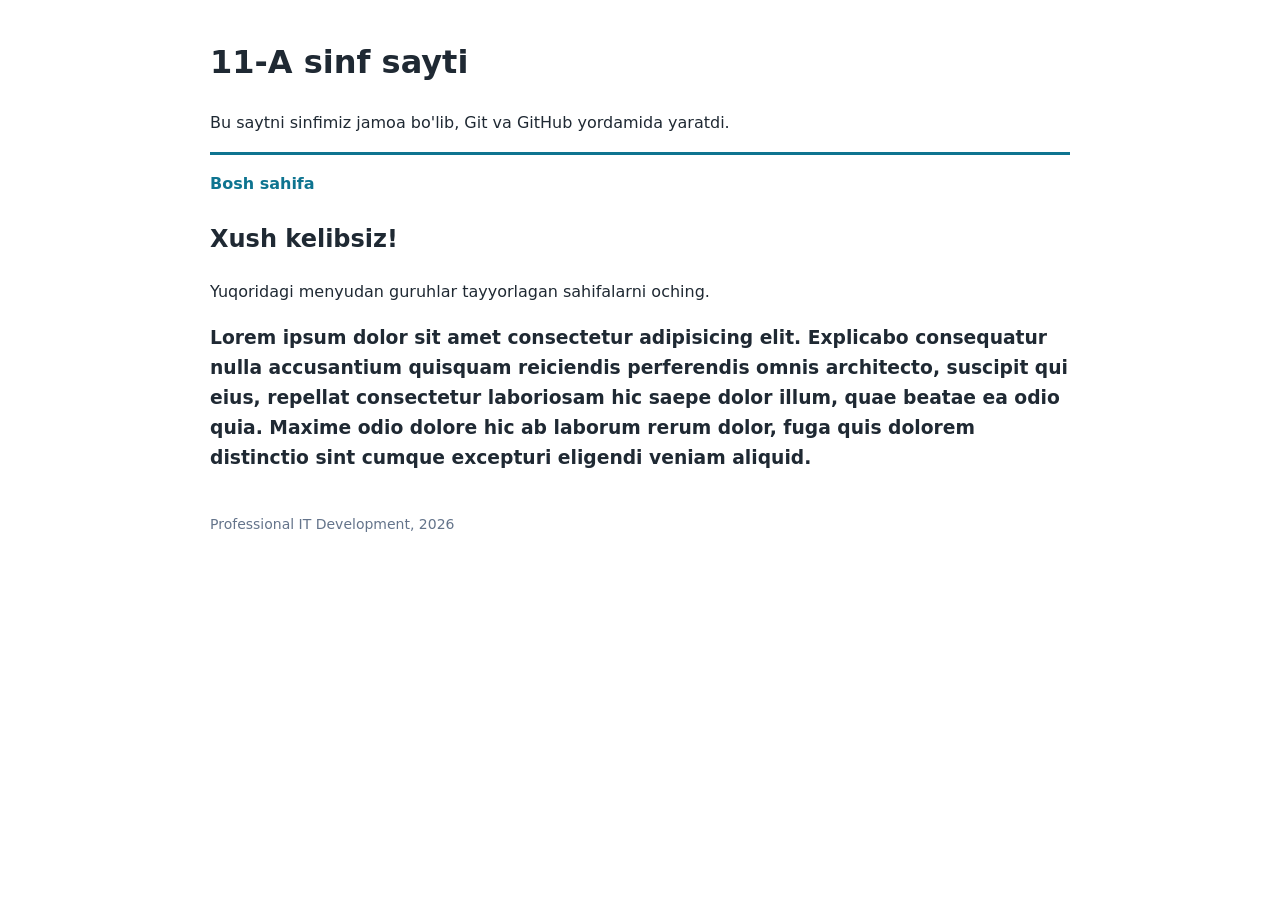
==== index.html @ 6ba7c153 "add h3" ====
<!DOCTYPE html>
<html lang="uz">
<head>
  <meta charset="utf-8">
  <meta name="viewport" content="width=device-width, initial-scale=1">
  <title>11-A sinf sayti</title>
  <link rel="stylesheet" href="css/style.css">
</head>
<body>
  <header>
    <h1>11-A sinf sayti</h1>
    <p>Bu saytni sinfimiz jamoa bo'lib, Git va GitHub yordamida yaratdi.</p>
  </header>

  <nav>
    <a href="index.html">Bosh sahifa</a>
    <!-- MENYU: har guruh shu qatordan keyin o'z sahifasiga havola qo'shadi -->
  </nav>

  <main>
    <h2>Xush kelibsiz!</h2>
    <p>Yuqoridagi menyudan guruhlar tayyorlagan sahifalarni oching.</p>
    <h3>Lorem ipsum dolor sit amet consectetur adipisicing elit. Explicabo consequatur nulla accusantium quisquam reiciendis perferendis omnis architecto, suscipit qui eius, repellat consectetur laboriosam hic saepe dolor illum, quae beatae ea odio quia. Maxime odio dolore hic ab laborum rerum dolor, fuga quis dolorem distinctio sint cumque excepturi eligendi veniam aliquid.
    </h3>
  </main>

  <footer>
    <p>Professional IT Development, 2026</p>
  </footer>
</body>
</html>
---- css/style.css ----
body { font-family: system-ui, sans-serif; max-width: 860px; margin: 0 auto; padding: 16px; line-height: 1.6; color: #1f2933; }
header { border-bottom: 3px solid #0e7490; margin-bottom: 16px; }
nav { display: flex; flex-wrap: wrap; gap: 12px; margin-bottom: 24px; }
nav a { color: #0e7490; font-weight: 600; text-decoration: none; }
nav a:hover { text-decoration: underline; }
footer { margin-top: 40px; color: #64748b; font-size: 14px; }
img { max-width: 100%; }
table { border-collapse: collapse; }
th, td { border: 1px solid #cbd5e1; padding: 6px 10px; }
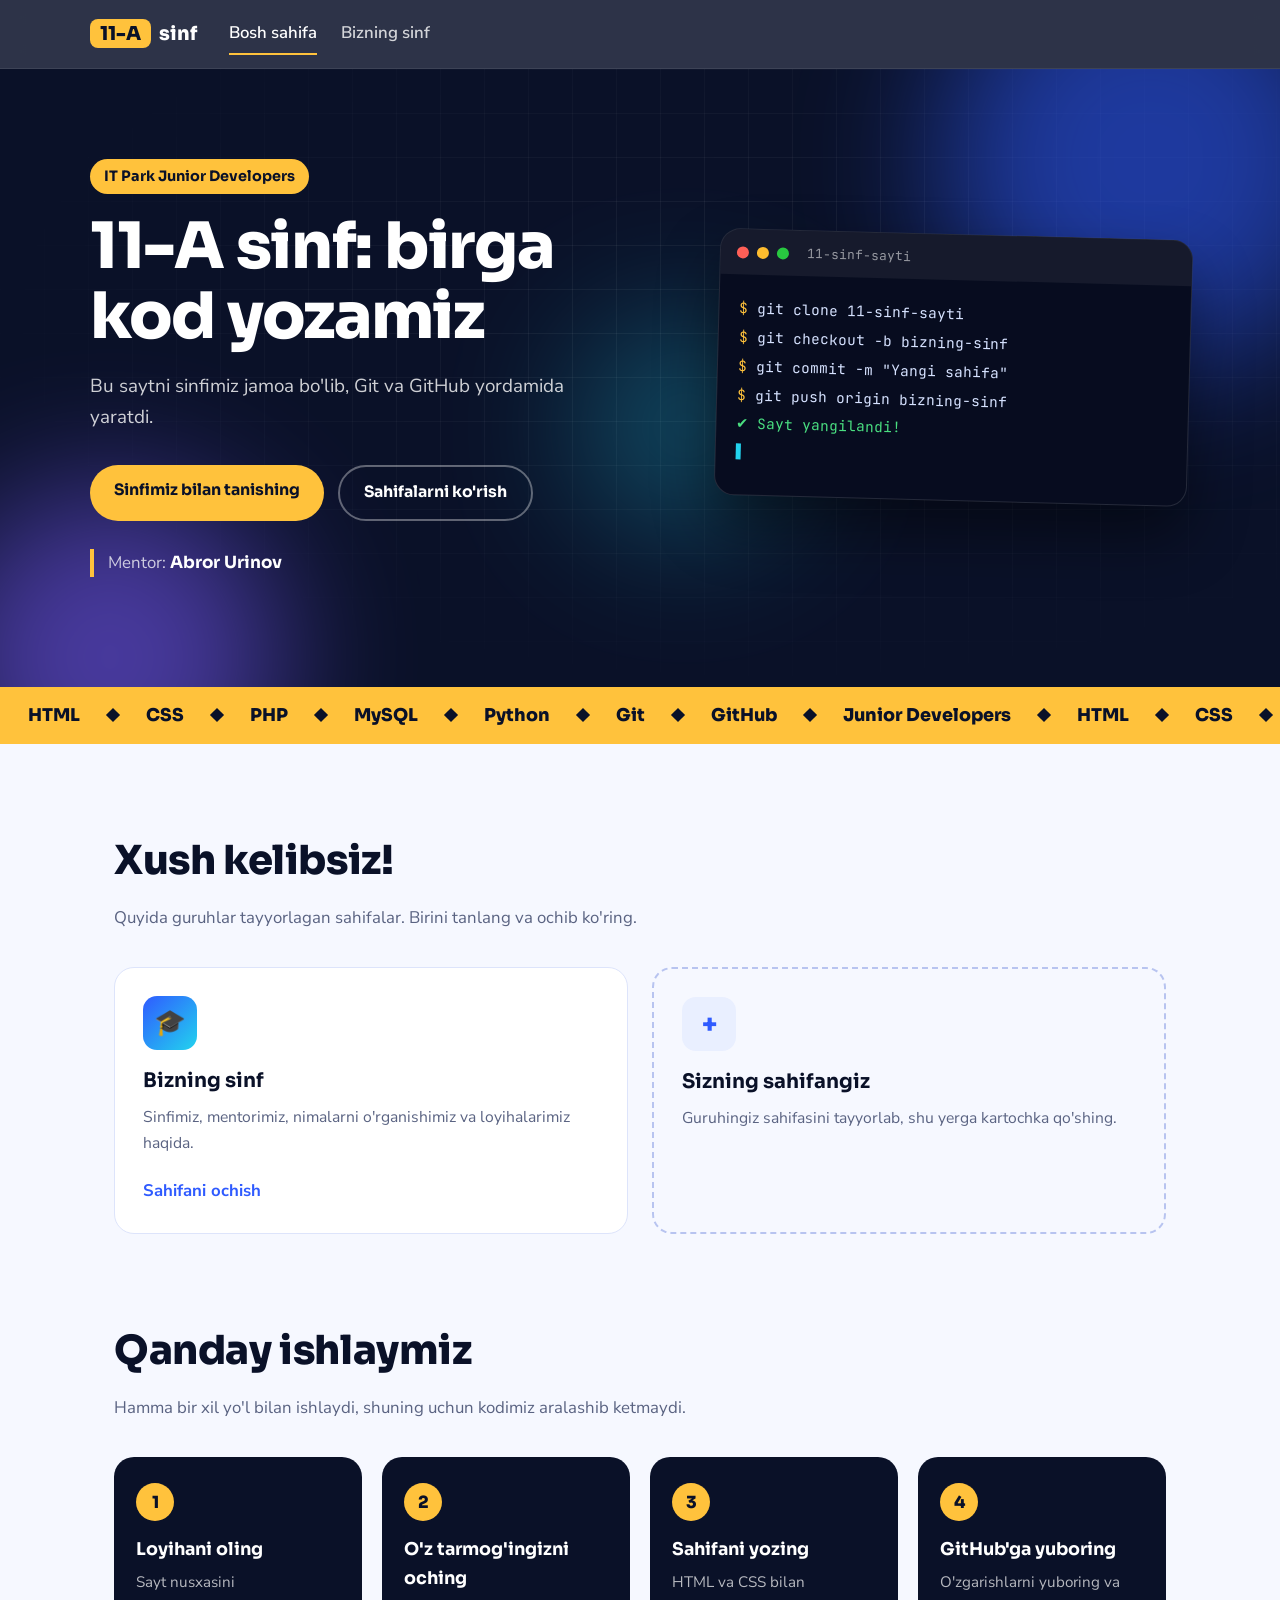
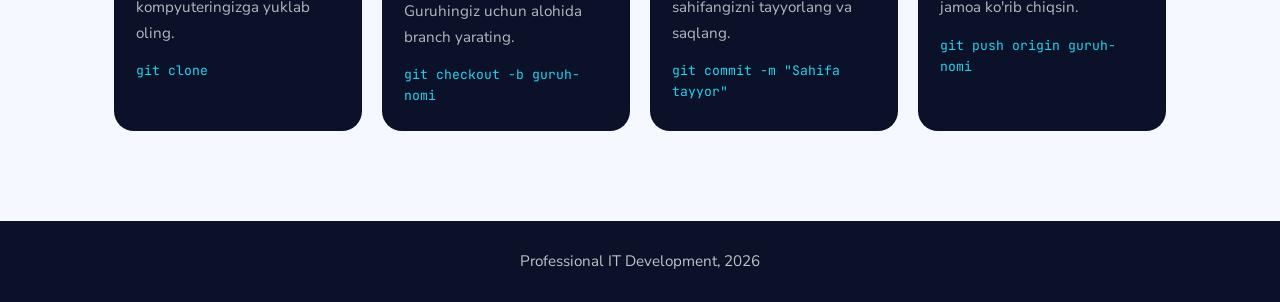
==== commit b570495d: "Index page change" ====
--- a/index.html
+++ b/index.html
@@ -7,25 +7,118 @@
   <link rel="stylesheet" href="css/style.css">
 </head>
 <body>
-  <header>
-    <h1>11-A sinf sayti</h1>
-    <p>Bu saytni sinfimiz jamoa bo'lib, Git va GitHub yordamida yaratdi.</p>
-  </header>
 
-  <nav>
-    <a href="index.html">Bosh sahifa</a>
+  <nav class="site-nav">
+    <a class="brand" href="index.html"><span>11-A</span> sinf</a>
+    <a href="index.html" aria-current="page">Bosh sahifa</a>
+    <a href="bizning-sinf.html">Bizning sinf</a>
     <!-- MENYU: har guruh shu qatordan keyin o'z sahifasiga havola qo'shadi -->
   </nav>
 
+  <header class="h-hero">
+    <span class="h-blob h-blob--1" aria-hidden="true"></span>
+    <span class="h-blob h-blob--2" aria-hidden="true"></span>
+    <span class="h-blob h-blob--3" aria-hidden="true"></span>
+
+    <div class="h-hero__inner">
+      <div class="h-hero__text">
+        <p class="h-tag">IT Park Junior Developers</p>
+        <h1 class="h-hero__title">11-A sinf: birga kod yozamiz</h1>
+        <p class="h-hero__lead">Bu saytni sinfimiz jamoa bo'lib, Git va GitHub yordamida yaratdi.</p>
+        <div class="h-actions">
+          <a class="h-btn h-btn--main" href="bizning-sinf.html">Sinfimiz bilan tanishing</a>
+          <a class="h-btn h-btn--ghost" href="#sahifalar">Sahifalarni ko'rish</a>
+        </div>
+        <p class="h-mentor">Mentor: <strong>Abror Urinov</strong></p>
+      </div>
+
+      <div class="term" role="img" aria-label="Git buyruqlari yozilayotgan terminal oynasi">
+        <div class="term__bar">
+          <span class="term__dot term__dot--r"></span>
+          <span class="term__dot term__dot--y"></span>
+          <span class="term__dot term__dot--g"></span>
+          <span class="term__title">11-sinf-sayti</span>
+        </div>
+        <div class="term__body">
+          <span class="term__line" style="--n:25; --d:0.6s"><span class="term__p">$</span> git clone 11-sinf-sayti</span>
+          <span class="term__line" style="--n:30; --d:2.2s"><span class="term__p">$</span> git checkout -b bizning-sinf</span>
+          <span class="term__line" style="--n:30; --d:3.9s"><span class="term__p">$</span> git commit -m "Yangi sahifa"</span>
+          <span class="term__line" style="--n:30; --d:5.6s"><span class="term__p">$</span> git push origin bizning-sinf</span>
+          <span class="term__line term__line--ok" style="--n:18; --d:7.4s">✔ Sayt yangilandi!</span>
+          <span class="term__cursor"></span>
+        </div>
+      </div>
+    </div>
+  </header>
+
+  <div class="h-marquee" aria-hidden="true">
+    <div class="h-marquee__track">
+      <div class="h-marquee__group">
+        <span>HTML</span><span>CSS</span><span>PHP</span><span>MySQL</span><span>Python</span><span>Git</span><span>GitHub</span><span>Junior Developers</span>
+      </div>
+      <div class="h-marquee__group">
+        <span>HTML</span><span>CSS</span><span>PHP</span><span>MySQL</span><span>Python</span><span>Git</span><span>GitHub</span><span>Junior Developers</span>
+      </div>
+    </div>
+  </div>
+
   <main>
-    <h2>Xush kelibsiz!</h2>
-    <p>Yuqoridagi menyudan guruhlar tayyorlagan sahifalarni oching.</p>
-    <h3>Lorem ipsum dolor sit amet consectetur adipisicing elit. Explicabo consequatur nulla accusantium quisquam reiciendis perferendis omnis architecto, suscipit qui eius, repellat consectetur laboriosam hic saepe dolor illum, quae beatae ea odio quia. Maxime odio dolore hic ab laborum rerum dolor, fuga quis dolorem distinctio sint cumque excepturi eligendi veniam aliquid.
-    </h3>
+
+    <section class="h-section" id="sahifalar">
+      <h2 class="h-title">Xush kelibsiz!</h2>
+      <p class="h-sub">Quyida guruhlar tayyorlagan sahifalar. Birini tanlang va ochib ko'ring.</p>
+
+      <div class="h-pages">
+        <a class="h-page" href="bizning-sinf.html">
+          <span class="h-page__icon" aria-hidden="true">🎓</span>
+          <h3>Bizning sinf</h3>
+          <p>Sinfimiz, mentorimiz, nimalarni o'rganishimiz va loyihalarimiz haqida.</p>
+          <span class="h-page__go">Sahifani ochish</span>
+        </a>
+
+        <!-- SAHIFALAR: har guruh shu qatordan keyin o'z kartochkasini qo'shadi (yuqoridagi kartochkadan nusxa oling) -->
+
+        <div class="h-page h-page--empty">
+          <span class="h-page__icon h-page__icon--empty" aria-hidden="true">+</span>
+          <h3>Sizning sahifangiz</h3>
+          <p>Guruhingiz sahifasini tayyorlab, shu yerga kartochka qo'shing.</p>
+        </div>
+      </div>
+    </section>
+
+    <section class="h-section">
+      <h2 class="h-title">Qanday ishlaymiz</h2>
+      <p class="h-sub">Hamma bir xil yo'l bilan ishlaydi, shuning uchun kodimiz aralashib ketmaydi.</p>
+
+      <ol class="h-steps">
+        <li class="h-step">
+          <h3>Loyihani oling</h3>
+          <p>Sayt nusxasini kompyuteringizga yuklab oling.</p>
+          <code>git clone</code>
+        </li>
+        <li class="h-step">
+          <h3>O'z tarmog'ingizni oching</h3>
+          <p>Guruhingiz uchun alohida branch yarating.</p>
+          <code>git checkout -b guruh-nomi</code>
+        </li>
+        <li class="h-step">
+          <h3>Sahifani yozing</h3>
+          <p>HTML va CSS bilan sahifangizni tayyorlang va saqlang.</p>
+          <code>git commit -m "Sahifa tayyor"</code>
+        </li>
+        <li class="h-step">
+          <h3>GitHub'ga yuboring</h3>
+          <p>O'zgarishlarni yuboring va jamoa ko'rib chiqsin.</p>
+          <code>git push origin guruh-nomi</code>
+        </li>
+      </ol>
+    </section>
+
   </main>
 
-  <footer>
+  <footer class="site-footer">
     <p>Professional IT Development, 2026</p>
   </footer>
+
 </body>
-</html>
+</html>
--- a/css/style.css
+++ b/css/style.css
@@ -1,9 +1,517 @@
-body { font-family: system-ui, sans-serif; max-width: 860px; margin: 0 auto; padding: 16px; line-height: 1.6; color: #1f2933; }
-header { border-bottom: 3px solid #0e7490; margin-bottom: 16px; }
-nav { display: flex; flex-wrap: wrap; gap: 12px; margin-bottom: 24px; }
-nav a { color: #0e7490; font-weight: 600; text-decoration: none; }
-nav a:hover { text-decoration: underline; }
-footer { margin-top: 40px; color: #64748b; font-size: 14px; }
-img { max-width: 100%; }
+/* ==========================================================
+   css/style.css  (umumiy uslublar + bosh sahifa)
+   Barcha sahifalar shu faylni ulaydi: ranglar, menyu va footer
+   shu yerda. Bosh sahifaga oid klasslar "h-" bilan boshlanadi.
+   ========================================================== */
+
+@import url("https://fonts.googleapis.com/css2?family=JetBrains+Mono:wght@500&family=Nunito+Sans:wght@400;600;700&family=Sora:wght@500;700;800&display=swap");
+
+/* ---------- Ranglar va shriftlar ---------- */
+:root {
+  --ink: #0a1128;
+  --blue: #2f5bff;
+  --cyan: #22d3ee;
+  --violet: #7c5cff;
+  --sun: #ffc23c;
+  --sky: #e9efff;
+  --paper: #f6f8ff;
+  --white: #ffffff;
+  --text: #1b2340;
+  --muted: #5a6382;
+  --line: #dde4fb;
+
+  --font-head: "Sora", "Segoe UI", sans-serif;
+  --font-body: "Nunito Sans", "Segoe UI", system-ui, sans-serif;
+  --font-mono: "JetBrains Mono", ui-monospace, Consolas, monospace;
+
+  --radius-lg: 20px;
+  --radius-sm: 10px;
+  --page-width: 1100px;
+}
+
+/* ---------- Asosiy ---------- */
+*,
+*::before,
+*::after {
+  box-sizing: border-box;
+}
+
+html {
+  scroll-behavior: smooth;
+}
+
+body {
+  margin: 0;
+  font-family: var(--font-body);
+  font-size: 1.05rem;
+  line-height: 1.65;
+  color: var(--text);
+  background: var(--paper);
+}
+
+img { display: block; max-width: 100%; }
 table { border-collapse: collapse; }
 th, td { border: 1px solid #cbd5e1; padding: 6px 10px; }
+
+:focus-visible {
+  outline: 3px solid var(--sun);
+  outline-offset: 3px;
+}
+
+/* ---------- Menyu (hamma sahifada) ---------- */
+.site-nav {
+  position: sticky;
+  top: 0;
+  z-index: 50;
+  display: flex;
+  flex-wrap: wrap;
+  align-items: center;
+  gap: 4px 24px;
+  padding: 12px max(24px, calc((100% - var(--page-width)) / 2));
+  background: rgba(10, 17, 40, 0.85);
+  backdrop-filter: blur(12px);
+  -webkit-backdrop-filter: blur(12px);
+  border-bottom: 1px solid rgba(255, 255, 255, 0.08);
+}
+
+.site-nav a {
+  padding: 6px 0;
+  color: rgba(255, 255, 255, 0.8);
+  font-weight: 600;
+  text-decoration: none;
+  border-bottom: 2px solid transparent;
+  transition: color 0.2s ease, border-color 0.2s ease;
+}
+
+.site-nav a:hover {
+  color: var(--white);
+  border-color: var(--cyan);
+}
+
+.site-nav a[aria-current="page"] {
+  color: var(--white);
+  border-color: var(--sun);
+}
+
+.site-nav .brand {
+  margin-right: 8px;
+  font-family: var(--font-head);
+  font-weight: 800;
+  font-size: 1.2rem;
+  color: var(--white);
+  border-bottom: 0;
+}
+
+.site-nav .brand span {
+  padding: 2px 10px;
+  margin-right: 4px;
+  color: var(--ink);
+  background: var(--sun);
+  border-radius: 8px;
+}
+
+/* ---------- Footer (hamma sahifada) ---------- */
+.site-footer {
+  margin-top: 90px;
+  padding: 28px 24px;
+  text-align: center;
+  font-size: 0.95rem;
+  color: rgba(255, 255, 255, 0.75);
+  background: var(--ink);
+}
+
+.site-footer p { margin: 0; }
+
+/* ==========================================================
+   BOSH SAHIFA
+   ========================================================== */
+
+/* ---------- Hero ---------- */
+.h-hero {
+  position: relative;
+  isolation: isolate;
+  overflow: hidden;
+  padding: 90px 24px 110px;
+  color: var(--white);
+  background: var(--ink);
+}
+
+.h-hero::before {
+  content: "";
+  position: absolute;
+  inset: 0;
+  z-index: -1;
+  background-image:
+    linear-gradient(rgba(255, 255, 255, 0.05) 1px, transparent 1px),
+    linear-gradient(90deg, rgba(255, 255, 255, 0.05) 1px, transparent 1px);
+  background-size: 44px 44px;
+  -webkit-mask-image: radial-gradient(ellipse at 60% 40%, #000 20%, transparent 75%);
+  mask-image: radial-gradient(ellipse at 60% 40%, #000 20%, transparent 75%);
+}
+
+.h-blob {
+  position: absolute;
+  z-index: -1;
+  border-radius: 50%;
+  filter: blur(70px);
+  opacity: 0.55;
+  animation: drift 14s ease-in-out infinite alternate;
+}
+
+.h-blob--1 { width: 420px; height: 420px; top: -120px; right: -80px; background: var(--blue); }
+.h-blob--2 { width: 340px; height: 340px; bottom: -140px; left: -60px; background: var(--violet); animation-delay: -5s; }
+.h-blob--3 { width: 220px; height: 220px; top: 40%; left: 45%; background: var(--cyan); opacity: 0.3; animation-delay: -9s; }
+
+@keyframes drift {
+  to { transform: translate(40px, 30px) scale(1.15); }
+}
+
+.h-hero__inner {
+  display: grid;
+  grid-template-columns: 1.1fr 0.9fr;
+  gap: 48px;
+  align-items: center;
+  max-width: var(--page-width);
+  margin: 0 auto;
+}
+
+.h-tag {
+  display: inline-block;
+  margin: 0 0 18px;
+  padding: 6px 14px;
+  font-family: var(--font-head);
+  font-weight: 700;
+  font-size: 0.9rem;
+  color: var(--ink);
+  background: var(--sun);
+  border-radius: 999px;
+}
+
+.h-hero__title {
+  margin: 0 0 20px;
+  font-family: var(--font-head);
+  font-weight: 800;
+  font-size: clamp(2.2rem, 5.5vw, 4rem);
+  line-height: 1.08;
+  letter-spacing: -0.02em;
+}
+
+.h-hero__lead {
+  max-width: 46ch;
+  margin: 0 0 32px;
+  font-size: 1.18rem;
+  color: rgba(255, 255, 255, 0.8);
+}
+
+.h-actions {
+  display: flex;
+  flex-wrap: wrap;
+  gap: 14px;
+}
+
+.h-btn {
+  display: inline-block;
+  padding: 13px 24px;
+  font-family: var(--font-head);
+  font-weight: 700;
+  font-size: 0.98rem;
+  text-decoration: none;
+  border-radius: 999px;
+  transition: transform 0.2s ease, background 0.2s ease, border-color 0.2s ease;
+}
+
+.h-btn:hover { transform: translateY(-3px); }
+
+.h-btn--main {
+  color: var(--ink);
+  background: var(--sun);
+}
+
+.h-btn--main:hover { background: #ffd067; }
+
+.h-btn--ghost {
+  color: var(--white);
+  border: 2px solid rgba(255, 255, 255, 0.35);
+}
+
+.h-btn--ghost:hover { border-color: var(--cyan); }
+
+.h-mentor {
+  margin: 28px 0 0;
+  padding-left: 14px;
+  border-left: 4px solid var(--sun);
+  color: rgba(255, 255, 255, 0.75);
+}
+
+.h-mentor strong {
+  color: var(--white);
+  font-family: var(--font-head);
+}
+
+/* ---------- Terminal oynasi ---------- */
+.term {
+  overflow: hidden;
+  font-family: var(--font-mono);
+  font-size: 0.9rem;
+  background: #070c1f;
+  border: 1px solid rgba(255, 255, 255, 0.12);
+  border-radius: var(--radius-lg);
+  box-shadow: 0 30px 60px rgba(0, 0, 0, 0.45);
+  transform: rotate(1.5deg);
+}
+
+.term__bar {
+  display: flex;
+  align-items: center;
+  gap: 8px;
+  padding: 12px 16px;
+  background: rgba(255, 255, 255, 0.06);
+}
+
+.term__dot { width: 12px; height: 12px; border-radius: 50%; }
+.term__dot--r { background: #ff5f57; }
+.term__dot--y { background: #febc2e; }
+.term__dot--g { background: #28c840; }
+
+.term__title {
+  margin-left: 10px;
+  font-size: 0.8rem;
+  color: rgba(255, 255, 255, 0.55);
+}
+
+.term__body {
+  min-height: 220px;
+  padding: 20px 20px 24px;
+}
+
+.term__line {
+  display: block;
+  width: 0;
+  overflow: hidden;
+  white-space: nowrap;
+  color: #d6e2ff;
+  line-height: 2;
+  animation: type 1.3s steps(var(--n)) forwards;
+  animation-delay: var(--d);
+}
+
+.term__p { color: var(--sun); }
+.term__line--ok { color: #4ade80; }
+
+@keyframes type {
+  from { width: 0; }
+  to { width: calc(var(--n) * 1ch); }
+}
+
+.term__cursor {
+  display: inline-block;
+  width: 0.6ch;
+  height: 1.1em;
+  vertical-align: text-bottom;
+  background: var(--cyan);
+  animation: blink 1s steps(1) infinite;
+}
+
+@keyframes blink {
+  50% { opacity: 0; }
+}
+
+/* ---------- Yugurma qator ---------- */
+.h-marquee {
+  overflow: hidden;
+  color: var(--ink);
+  background: var(--sun);
+}
+
+.h-marquee__track {
+  display: flex;
+  width: max-content;
+  animation: scroll 30s linear infinite;
+}
+
+.h-marquee:hover .h-marquee__track { animation-play-state: paused; }
+
+.h-marquee__group { display: flex; }
+
+.h-marquee__group span {
+  display: flex;
+  align-items: center;
+  gap: 28px;
+  padding: 14px 0 14px 28px;
+  font-family: var(--font-head);
+  font-weight: 800;
+  font-size: 1.1rem;
+  white-space: nowrap;
+}
+
+.h-marquee__group span::after {
+  content: "";
+  width: 10px;
+  height: 10px;
+  background: var(--ink);
+  transform: rotate(45deg);
+}
+
+@keyframes scroll {
+  to { transform: translateX(-50%); }
+}
+
+/* ---------- Bo'limlar ---------- */
+.h-section {
+  max-width: var(--page-width);
+  margin: 0 auto;
+  padding: 84px 24px 0;
+}
+
+.h-title {
+  margin: 0 0 10px;
+  font-family: var(--font-head);
+  font-weight: 800;
+  font-size: clamp(1.7rem, 3.4vw, 2.5rem);
+  letter-spacing: -0.01em;
+  color: var(--ink);
+}
+
+.h-sub {
+  max-width: 60ch;
+  margin: 0 0 36px;
+  color: var(--muted);
+}
+
+/* ---------- Sahifa kartochkalari ---------- */
+.h-pages {
+  display: grid;
+  grid-template-columns: repeat(auto-fit, minmax(260px, 1fr));
+  gap: 24px;
+}
+
+.h-page {
+  display: flex;
+  flex-direction: column;
+  gap: 8px;
+  padding: 28px;
+  color: inherit;
+  text-decoration: none;
+  background: var(--white);
+  border: 1px solid var(--line);
+  border-radius: var(--radius-lg);
+  transition: transform 0.2s ease, border-color 0.2s ease, box-shadow 0.2s ease;
+}
+
+a.h-page:hover {
+  transform: translateY(-6px);
+  border-color: var(--blue);
+  box-shadow: 0 20px 40px rgba(47, 91, 255, 0.16);
+}
+
+.h-page__icon {
+  display: grid;
+  place-items: center;
+  width: 54px;
+  height: 54px;
+  margin-bottom: 6px;
+  font-size: 1.6rem;
+  background: linear-gradient(135deg, var(--blue), var(--cyan));
+  border-radius: 14px;
+}
+
+.h-page h3 {
+  margin: 0;
+  font-family: var(--font-head);
+  font-size: 1.25rem;
+  color: var(--ink);
+}
+
+.h-page p {
+  margin: 0;
+  font-size: 0.98rem;
+  color: var(--muted);
+}
+
+.h-page__go {
+  margin-top: auto;
+  padding-top: 12px;
+  font-weight: 700;
+  color: var(--blue);
+}
+
+.h-page--empty {
+  background: transparent;
+  border: 2px dashed #b8c4f0;
+}
+
+.h-page__icon--empty {
+  color: var(--blue);
+  font-family: var(--font-head);
+  font-weight: 800;
+  background: var(--sky);
+}
+
+/* ---------- Qadamlar ---------- */
+.h-steps {
+  display: grid;
+  grid-template-columns: repeat(auto-fit, minmax(220px, 1fr));
+  gap: 20px;
+  margin: 0;
+  padding: 0;
+  list-style: none;
+  counter-reset: step;
+}
+
+.h-step {
+  padding: 26px 22px 24px;
+  color: var(--white);
+  background: var(--ink);
+  border-radius: var(--radius-lg);
+}
+
+.h-step::before {
+  counter-increment: step;
+  content: counter(step);
+  display: grid;
+  place-items: center;
+  width: 38px;
+  height: 38px;
+  margin-bottom: 14px;
+  font-family: var(--font-head);
+  font-weight: 800;
+  color: var(--ink);
+  background: var(--sun);
+  border-radius: 50%;
+}
+
+.h-step h3 {
+  margin: 0 0 6px;
+  font-family: var(--font-head);
+  font-size: 1.1rem;
+}
+
+.h-step p {
+  margin: 0;
+  font-size: 0.95rem;
+  color: rgba(255, 255, 255, 0.7);
+}
+
+.h-step code {
+  display: block;
+  margin-top: 14px;
+  font-family: var(--font-mono);
+  font-size: 0.82rem;
+  color: var(--cyan);
+  word-break: break-word;
+}
+
+/* ---------- Telefon uchun ---------- */
+@media (max-width: 860px) {
+  .h-hero { padding: 60px 20px 80px; }
+  .h-hero__inner { grid-template-columns: 1fr; gap: 40px; }
+  .term { transform: none; }
+}
+
+@media (prefers-reduced-motion: reduce) {
+  html { scroll-behavior: auto; }
+  .h-blob, .h-marquee__track, .term__cursor { animation: none; }
+  .term__line { width: auto; animation: none; }
+  .h-btn, .h-page { transition: none; }
+  .h-btn:hover, a.h-page:hover { transform: none; }
+}
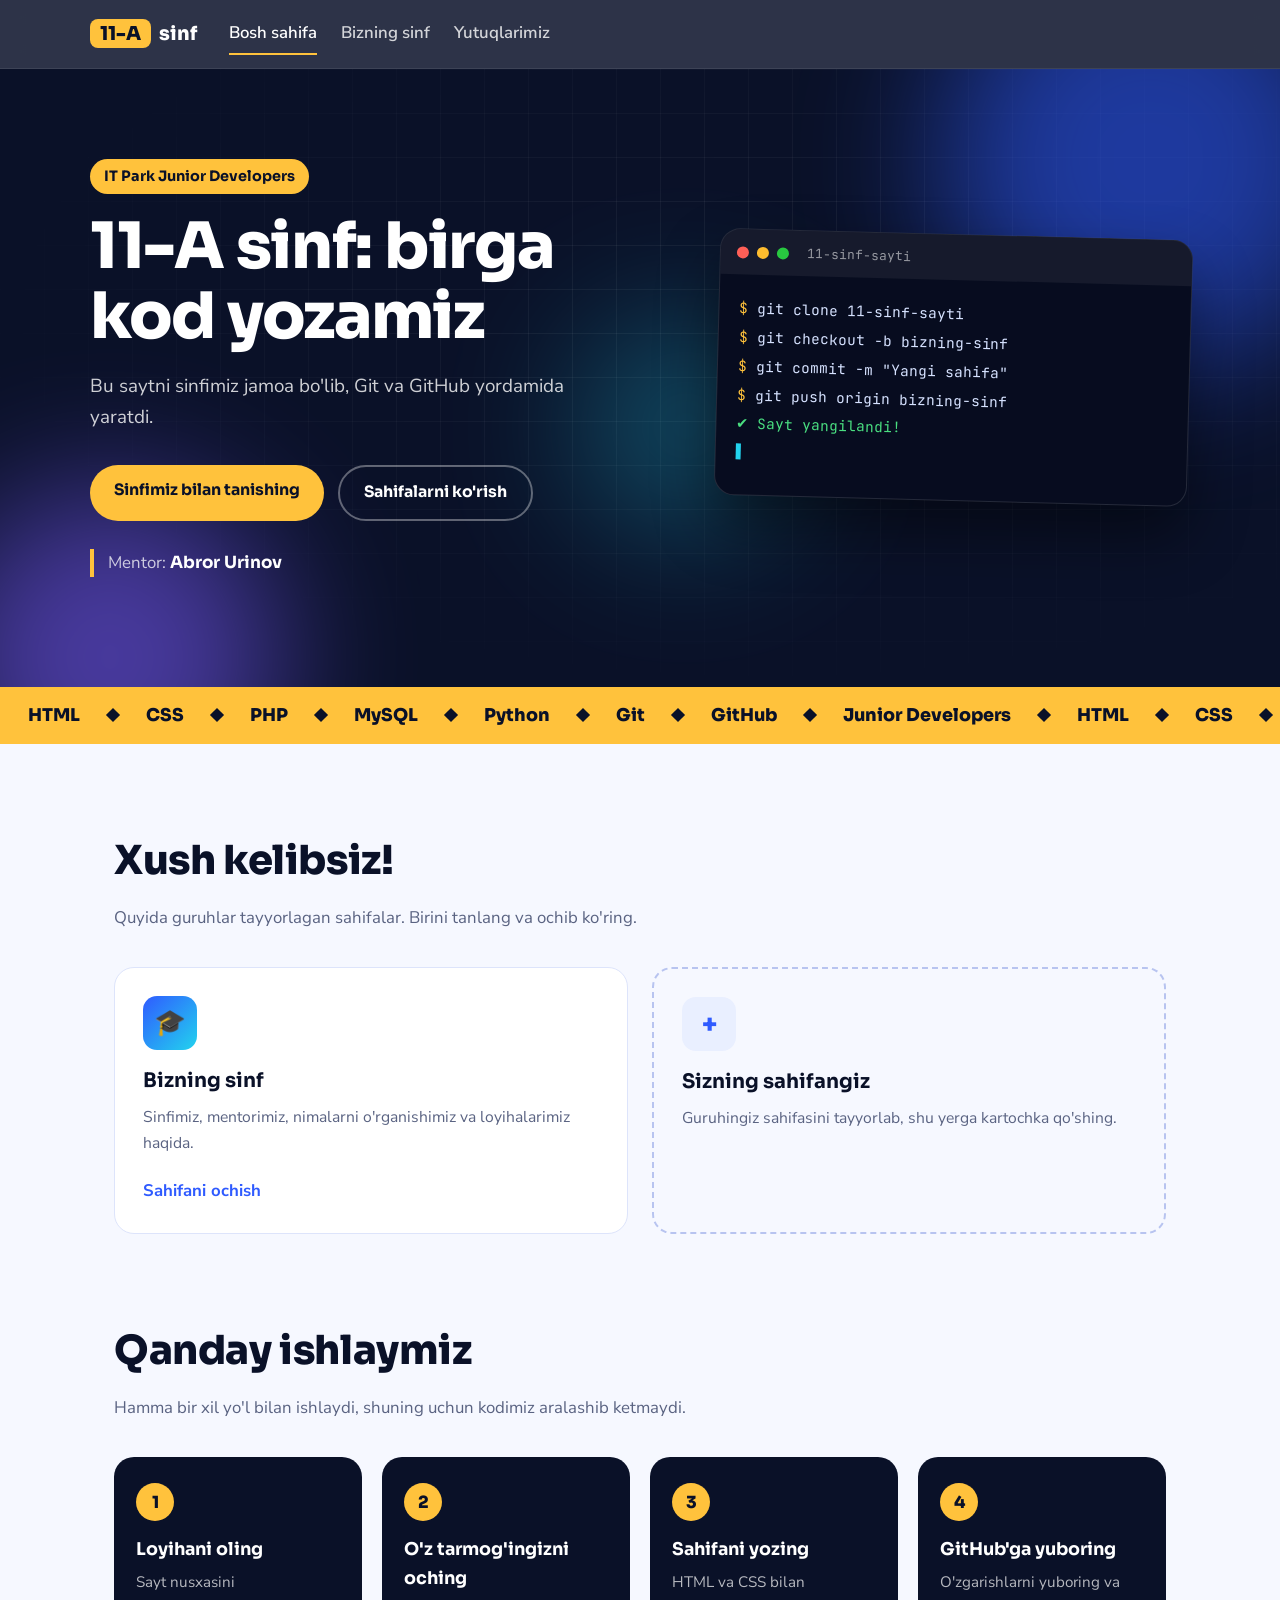
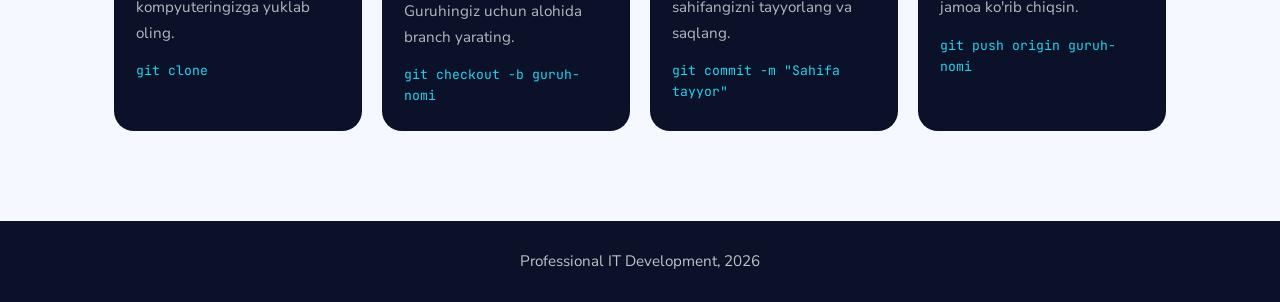
==== commit 3a4f0ce6: "menuga ulash" ====
--- a/index.html
+++ b/index.html
@@ -13,6 +13,7 @@
     <a href="index.html" aria-current="page">Bosh sahifa</a>
     <a href="bizning-sinf.html">Bizning sinf</a>
     <!-- MENYU: har guruh shu qatordan keyin o'z sahifasiga havola qo'shadi -->
+    <a href="pages/yutuqlar.html">Yutuqlarimiz</a>
   </nav>
 
   <header class="h-hero">
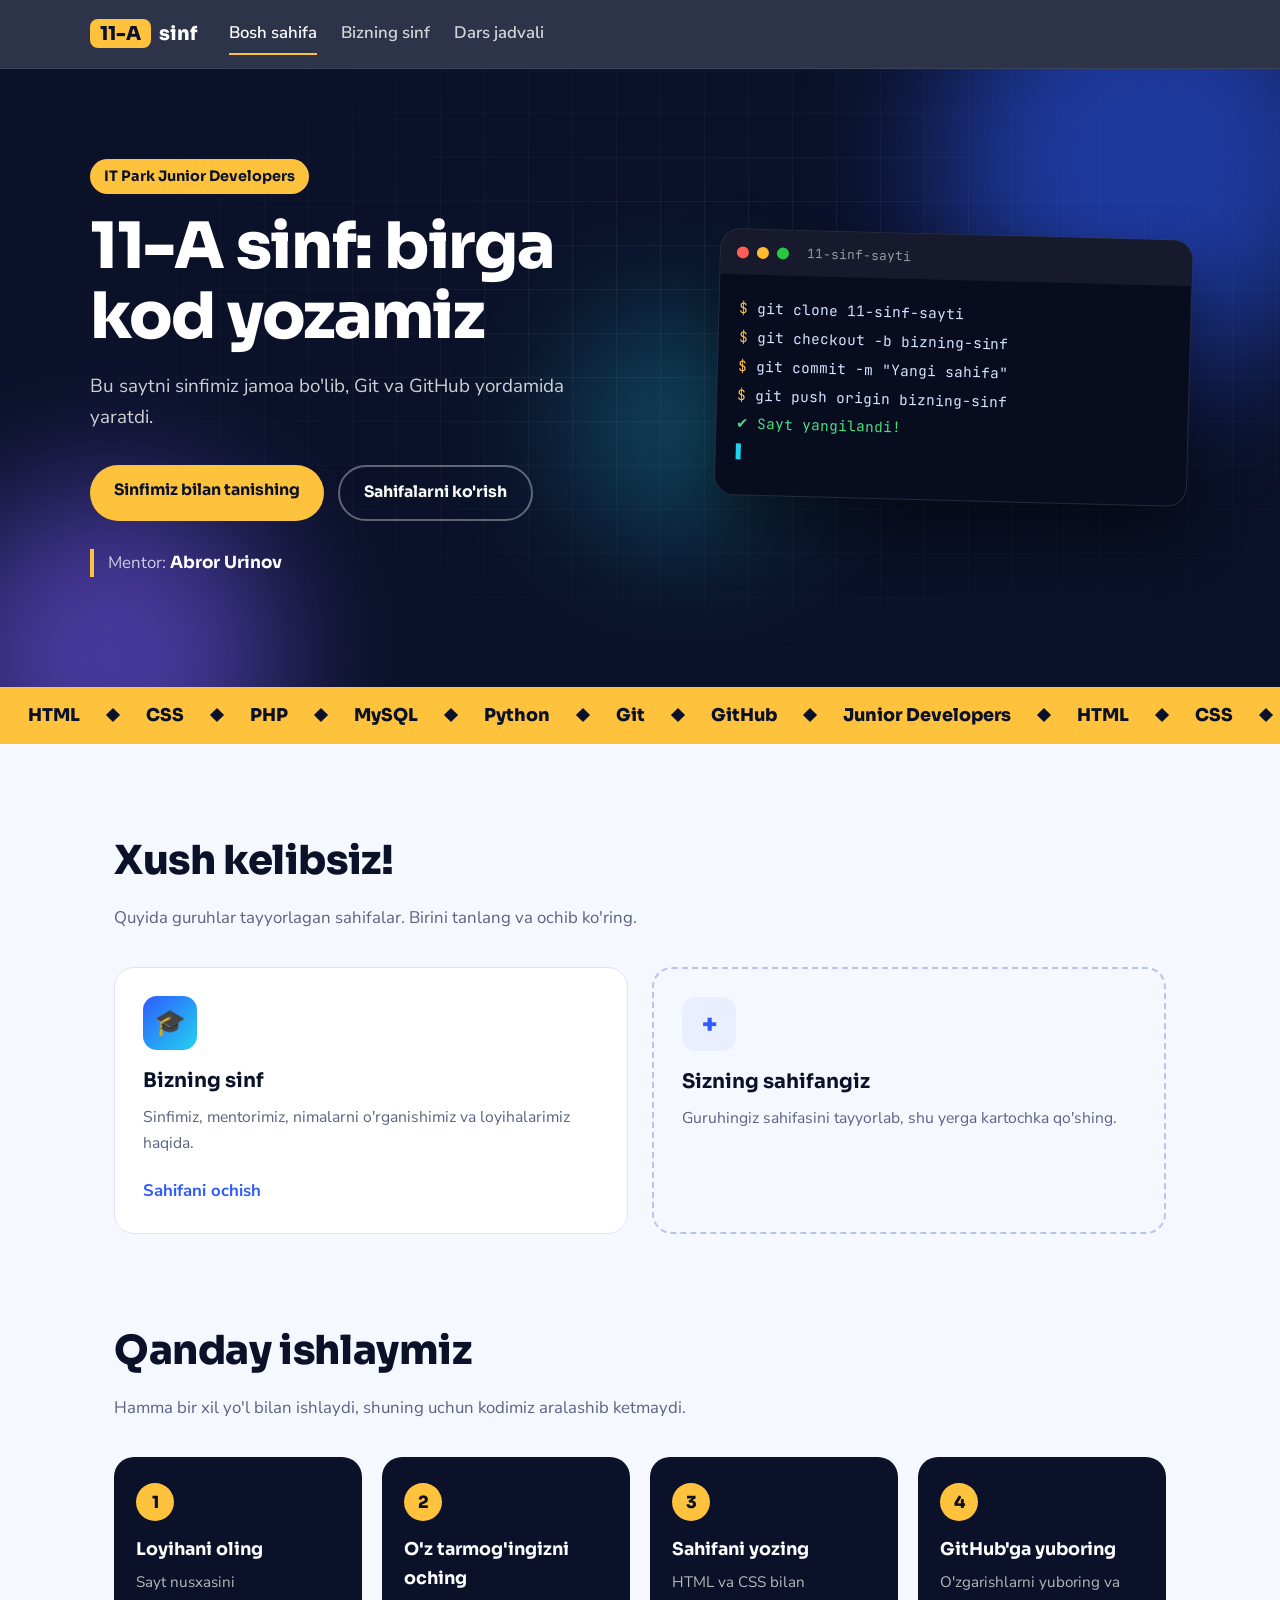
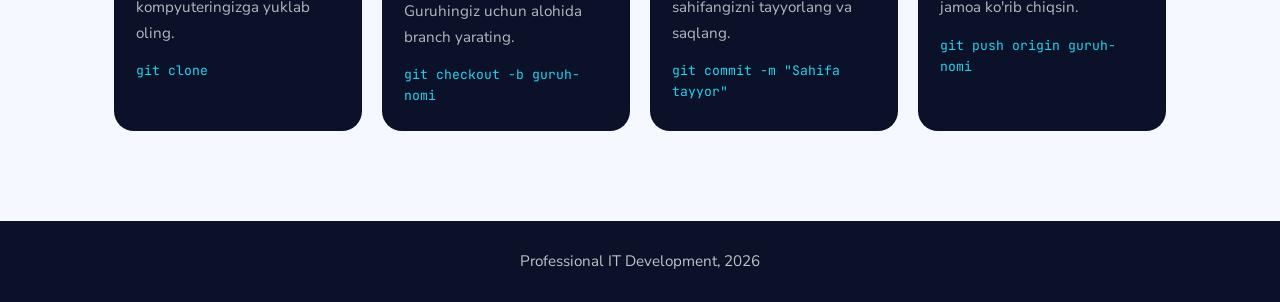
==== commit 29c60804: "button added" ====
--- a/index.html
+++ b/index.html
@@ -12,8 +12,8 @@
     <a class="brand" href="index.html"><span>11-A</span> sinf</a>
     <a href="index.html" aria-current="page">Bosh sahifa</a>
     <a href="bizning-sinf.html">Bizning sinf</a>
+      <a href="pages/dars-jadvali.html">Dars jadvali</a>
     <!-- MENYU: har guruh shu qatordan keyin o'z sahifasiga havola qo'shadi -->
-    <a href="pages/yutuqlar.html">Yutuqlarimiz</a>
   </nav>
 
   <header class="h-hero">
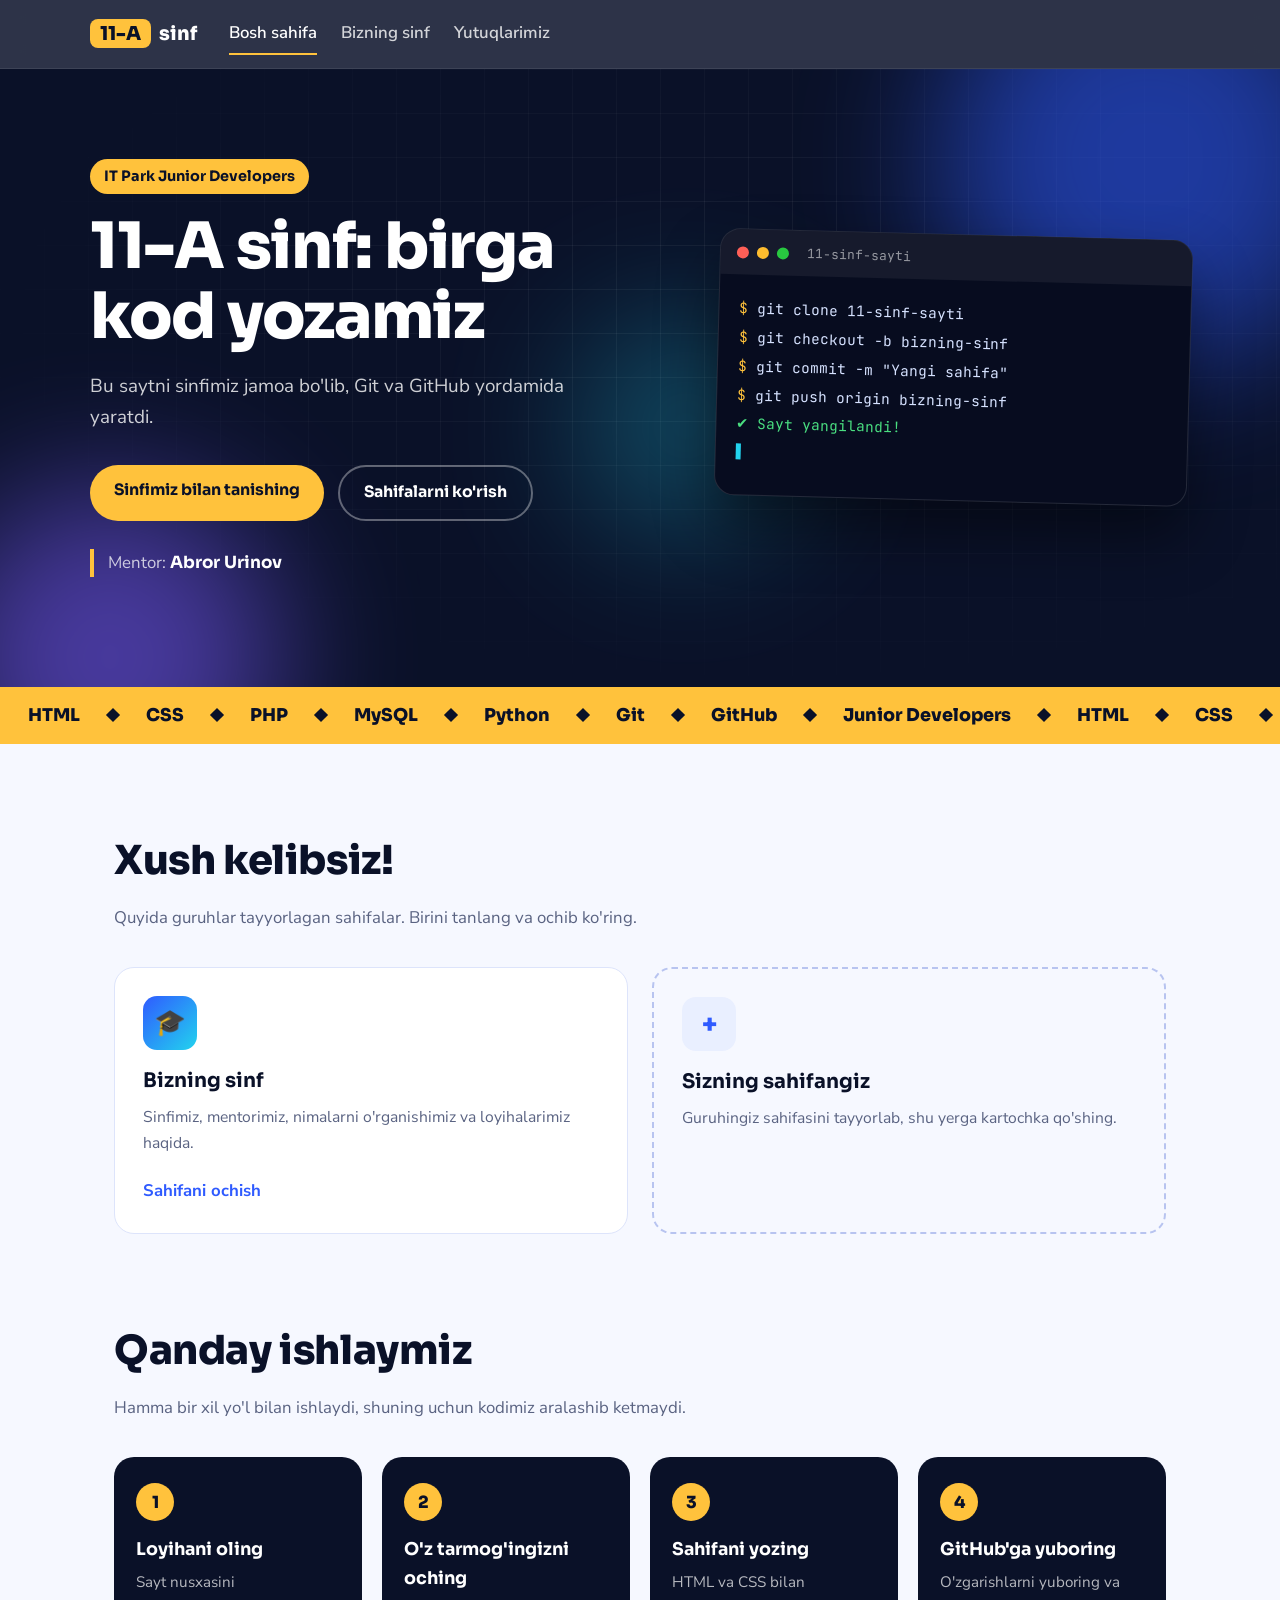
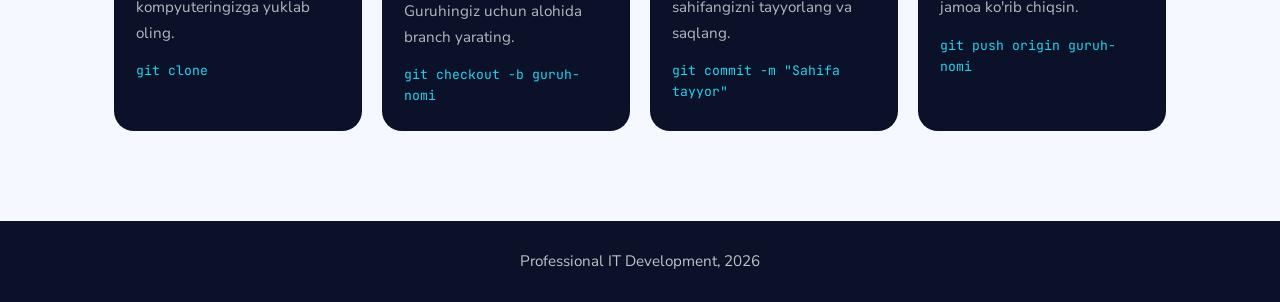
==== commit 45c919ff: "Merge 3a4f0ce604bc4db46f2983bf7b917703257e51d9 into f0f82134beecc037e00c5d3e170571ab5c134680" ====
--- a/index.html
+++ b/index.html
@@ -12,8 +12,8 @@
     <a class="brand" href="index.html"><span>11-A</span> sinf</a>
     <a href="index.html" aria-current="page">Bosh sahifa</a>
     <a href="bizning-sinf.html">Bizning sinf</a>
-      <a href="pages/dars-jadvali.html">Dars jadvali</a>
     <!-- MENYU: har guruh shu qatordan keyin o'z sahifasiga havola qo'shadi -->
+    <a href="pages/yutuqlar.html">Yutuqlarimiz</a>
   </nav>
 
   <header class="h-hero">
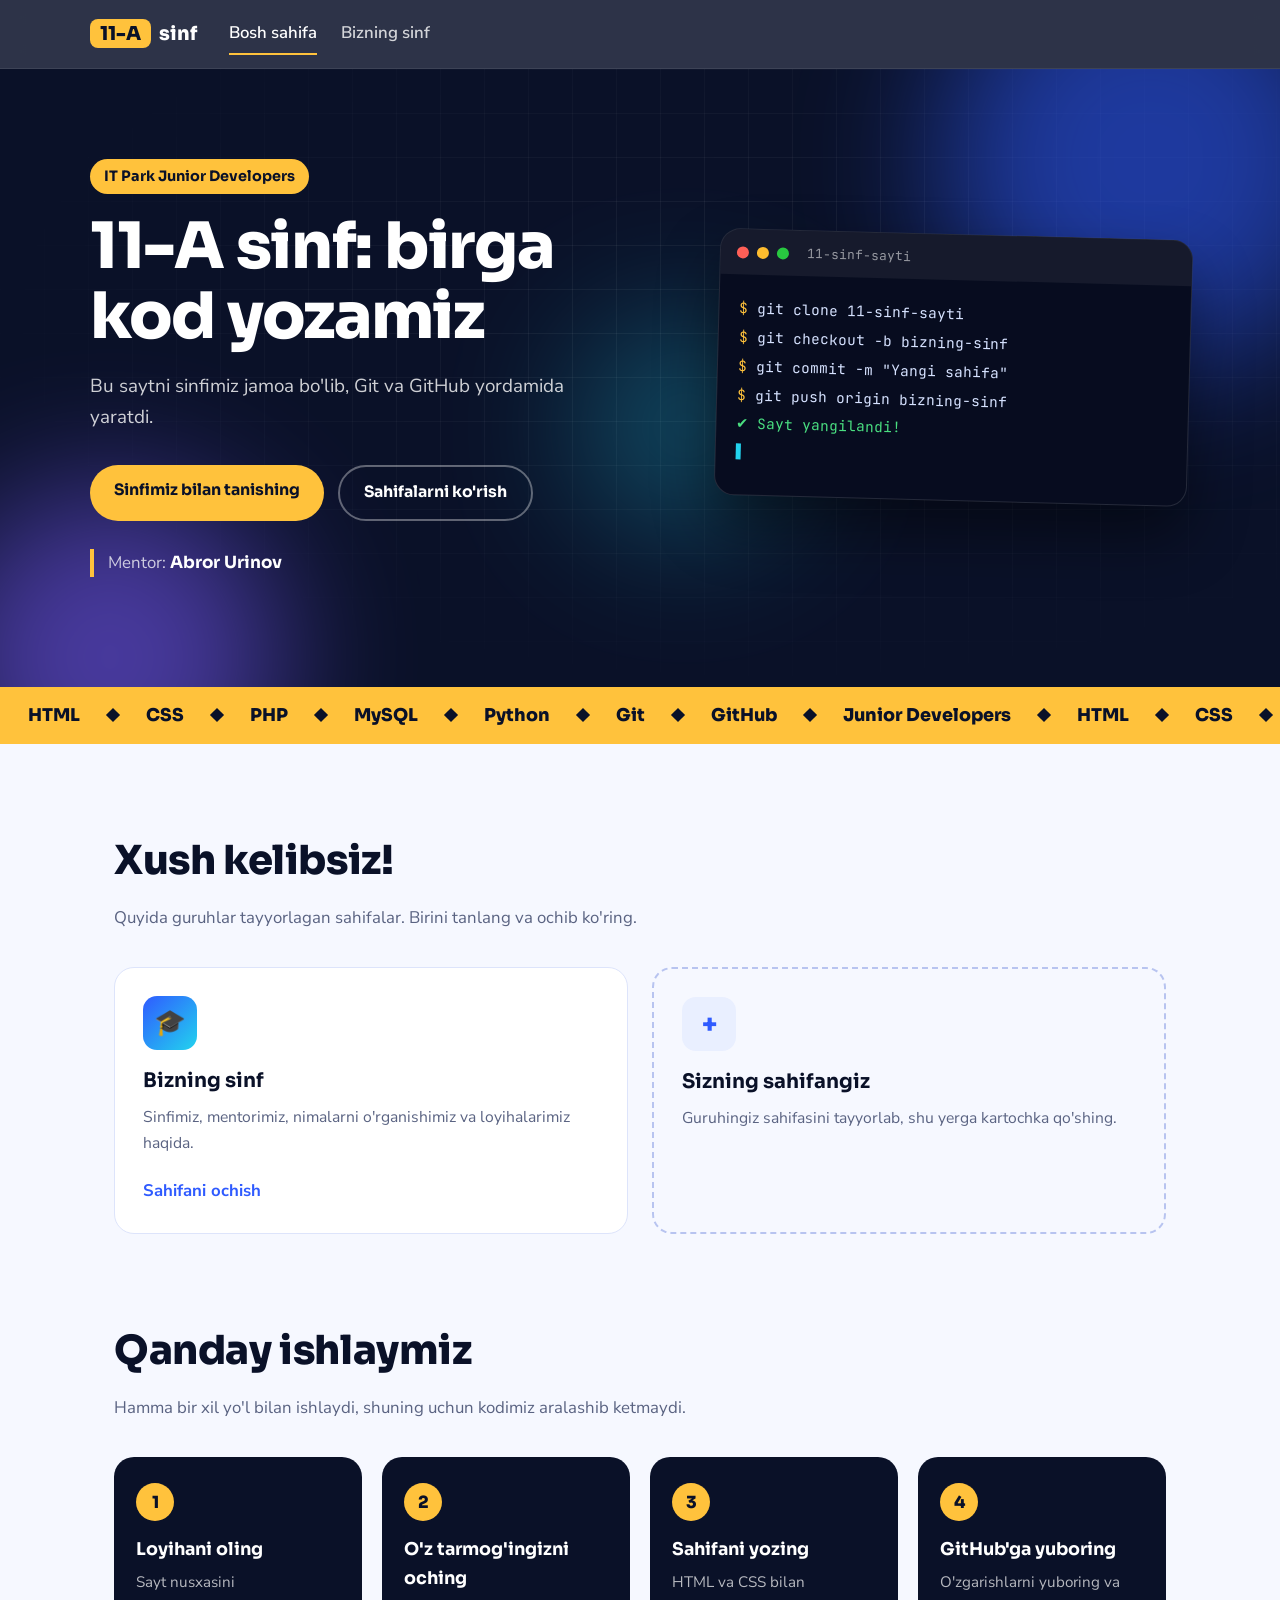
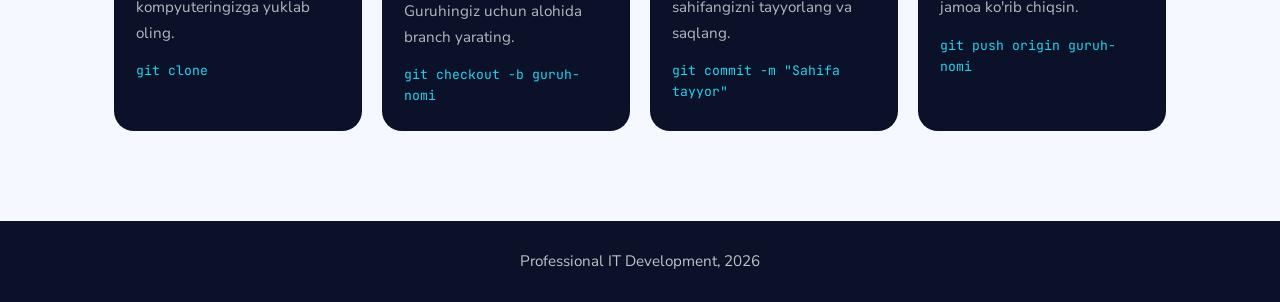
==== commit 49c93a22: "Feature/bizning sinf (#3) * our class  * our class changed with adding bizning sinf page" ====
--- a/index.html
+++ b/index.html
@@ -11,9 +11,8 @@
   <nav class="site-nav">
     <a class="brand" href="index.html"><span>11-A</span> sinf</a>
     <a href="index.html" aria-current="page">Bosh sahifa</a>
-    <a href="bizning-sinf.html">Bizning sinf</a>
+    <a href="pages/bizning-sinf.html">Bizning sinf</a>
     <!-- MENYU: har guruh shu qatordan keyin o'z sahifasiga havola qo'shadi -->
-    <a href="pages/yutuqlar.html">Yutuqlarimiz</a>
   </nav>
 
   <header class="h-hero">
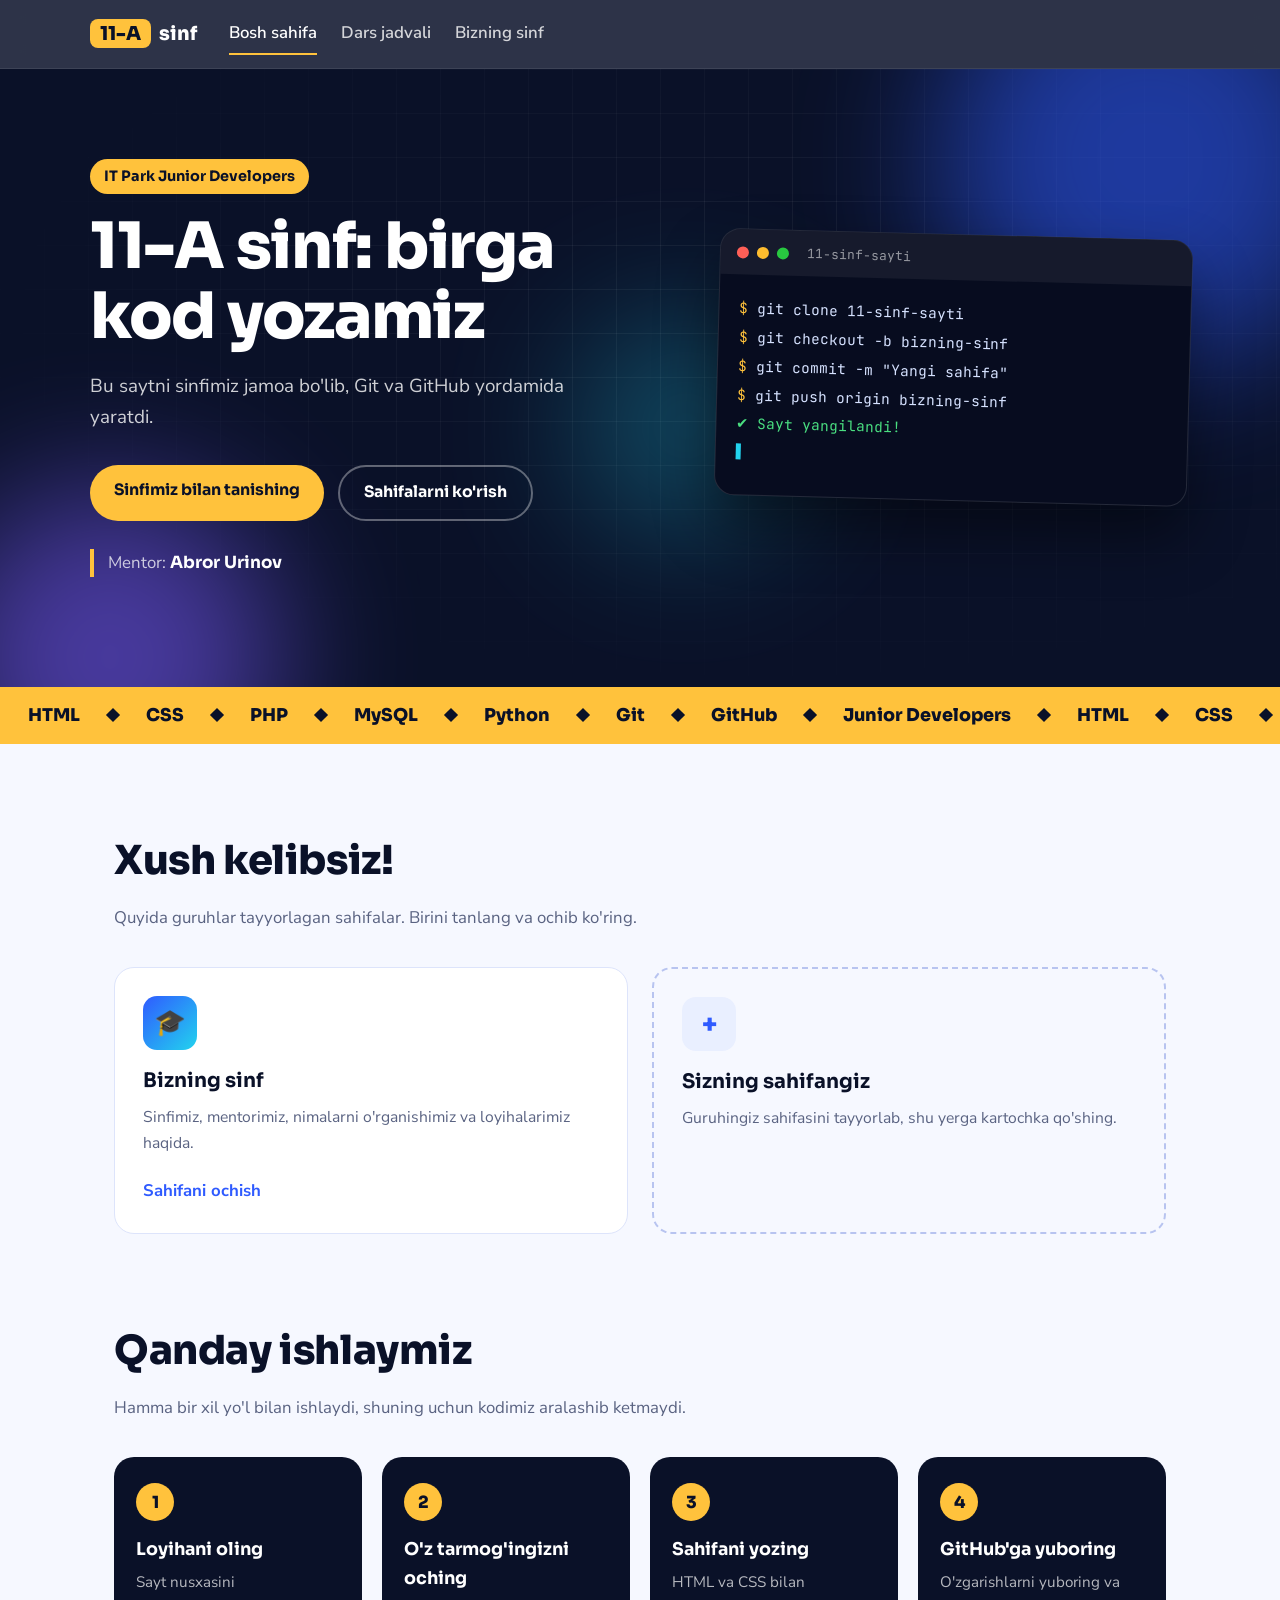
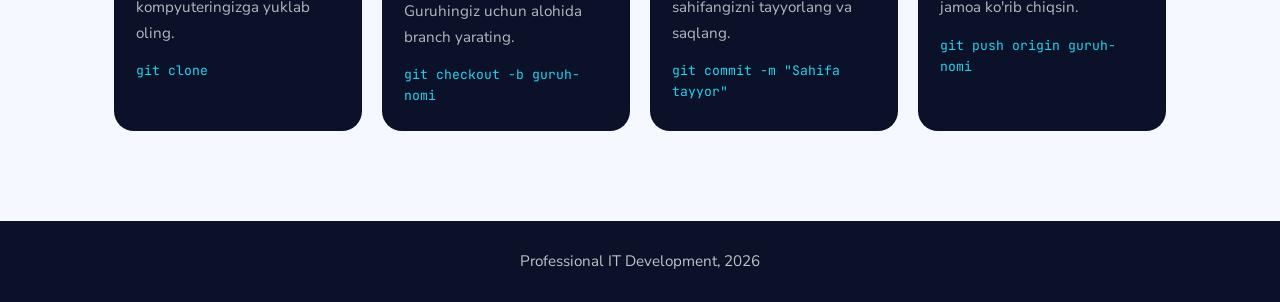
==== commit 8ccbb6d7: "fix" ====
--- a/index.html
+++ b/index.html
@@ -11,6 +11,7 @@
   <nav class="site-nav">
     <a class="brand" href="index.html"><span>11-A</span> sinf</a>
     <a href="index.html" aria-current="page">Bosh sahifa</a>
+      <a href="pages/dars-jadvali.html">Dars jadvali</a>
     <a href="pages/bizning-sinf.html">Bizning sinf</a>
     <!-- MENYU: har guruh shu qatordan keyin o'z sahifasiga havola qo'shadi -->
   </nav>
